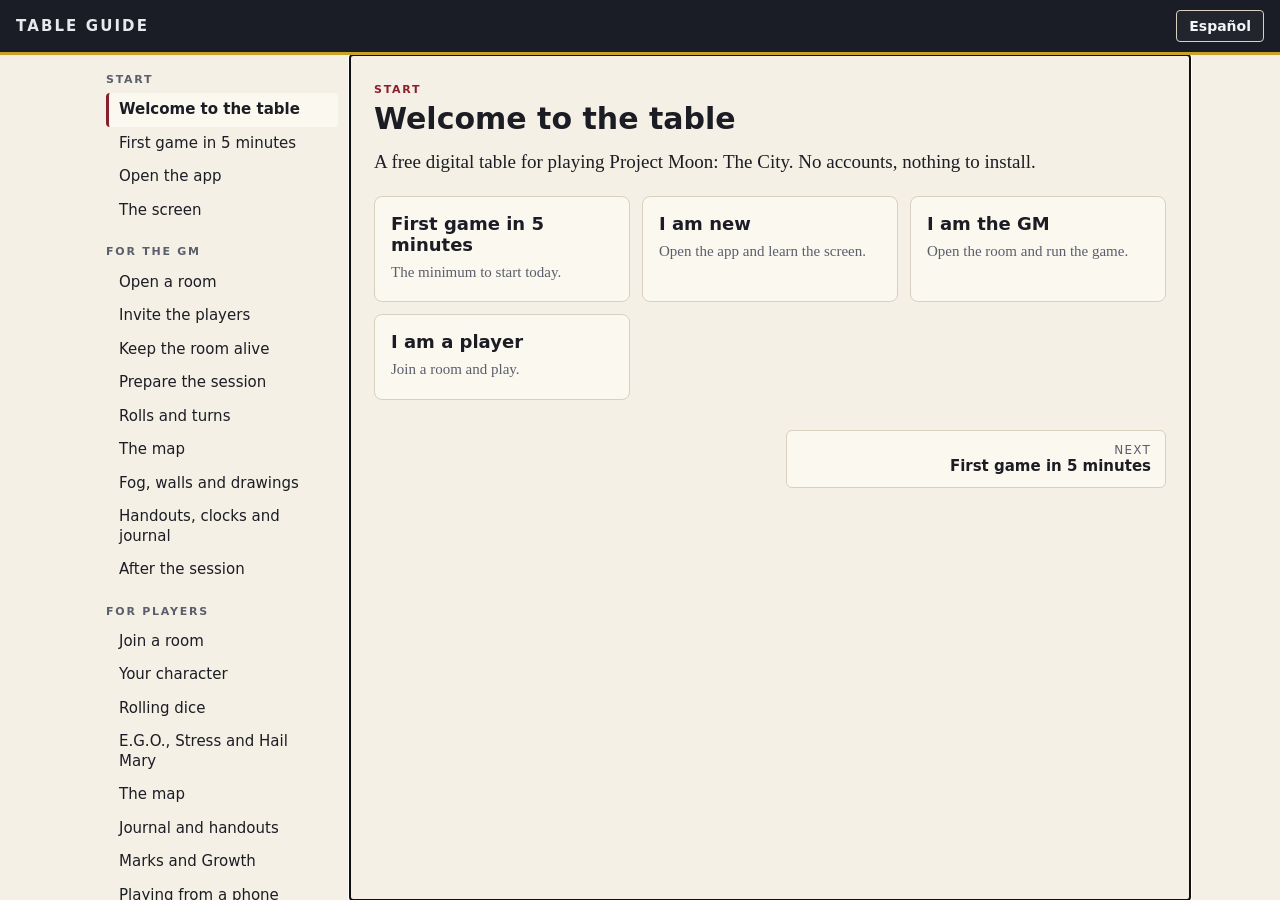
==== guia/index.html @ 6cf0c242 "Table guide: navigable bilingual HTML guide (open the app, rooms, GM and player use) with a test for" ====
<!doctype html>
<html lang="es">
<head>
<meta charset="utf-8">
<meta name="viewport" content="width=device-width, initial-scale=1">
<title>Guía de la mesa</title>
<meta name="description" content="Cómo abrir la app, crear salas y jugar con ella, para DJs y jugadores.">
<style>
:root{
  --bg:#f4f0e6; --panel:#fbf8f0; --ink:#1c1d24; --mute:#5b5e6b; --line:#d8d1bf;
  --accent:#8a1f2c; --gold:#c9a227; --nav:#1b1d26; --navink:#e6e9f0; --chip:#22242e; --chipink:#f2f4f8;
  --tip:#e4efe3; --tipline:#5a9a62; --warn:#f6e3c8; --warnline:#c9812c;
}
@media (prefers-color-scheme: dark){
  :root:not([data-theme="light"]){ --bg:#14151b; --panel:#1c1e26; --ink:#e8eaf0; --mute:#a3a8b8; --line:#33364a; --accent:#e0575b; --nav:#101117; --chip:#2c2f3d; --tip:#1f3022; --warn:#3a2c17; }
}
:root[data-theme="dark"]{ --bg:#14151b; --panel:#1c1e26; --ink:#e8eaf0; --mute:#a3a8b8; --line:#33364a; --accent:#e0575b; --nav:#101117; --chip:#2c2f3d; --tip:#1f3022; --warn:#3a2c17; }
*{box-sizing:border-box}
html,body{margin:0}
body{background:var(--bg);color:var(--ink);font:17px/1.55 Georgia,"Times New Roman",serif}
header.top{position:sticky;top:0;z-index:5;background:var(--nav);color:var(--navink);display:flex;gap:12px;align-items:center;padding:10px 16px;border-bottom:3px solid var(--gold)}
header.top h1{font:700 15px/1 "Segoe UI",system-ui,sans-serif;letter-spacing:.14em;text-transform:uppercase;margin:0;flex:1}
button,.btn{font:600 14px "Segoe UI",system-ui,sans-serif;cursor:pointer;border:1px solid var(--line);background:var(--chip);color:var(--chipink);border-radius:4px;padding:7px 12px}
button:focus-visible,a:focus-visible{outline:3px solid var(--gold);outline-offset:2px}
#menu{display:none}
.layout{display:grid;grid-template-columns:260px minmax(0,1fr);max-width:1100px;margin:0 auto}
nav#nav{padding:18px 12px 40px 16px;position:sticky;top:55px;align-self:start;max-height:calc(100vh - 55px);overflow:auto;font:15px/1.3 "Segoe UI",system-ui,sans-serif}
nav h2{font-size:11px;letter-spacing:.16em;text-transform:uppercase;color:var(--mute);margin:18px 0 6px}
nav h2:first-child{margin-top:0}
nav a{display:block;padding:7px 10px;border-radius:4px;color:var(--ink);text-decoration:none;border-left:3px solid transparent}
nav a:hover{background:var(--panel)}
nav a[aria-current="page"]{background:var(--panel);border-left-color:var(--accent);font-weight:700}
main{padding:28px 24px 80px;min-width:0}
.crumb{font:700 11px "Segoe UI",system-ui,sans-serif;letter-spacing:.16em;text-transform:uppercase;color:var(--accent);margin:0 0 6px}
h2.title{font:700 30px/1.15 "Segoe UI",system-ui,sans-serif;margin:0 0 10px}
.lead{font-size:19px;color:var(--ink);margin:0 0 20px}
ol.steps{list-style:none;counter-reset:s;padding:0;margin:0 0 18px}
ol.steps li{counter-increment:s;position:relative;padding:10px 12px 10px 52px;margin:0 0 8px;background:var(--panel);border:1px solid var(--line);border-radius:6px}
ol.steps li::before{content:counter(s);position:absolute;left:12px;top:9px;width:28px;height:28px;border-radius:50%;background:var(--accent);color:#fff;font:700 15px/28px "Segoe UI",system-ui,sans-serif;text-align:center}
ul.list{padding:0;margin:0 0 18px;list-style:none}
ul.list li{padding:8px 12px;margin:0 0 6px;background:var(--panel);border:1px solid var(--line);border-radius:6px}
.chip{display:inline-block;font:700 .78em "Segoe UI",system-ui,sans-serif;letter-spacing:.06em;text-transform:uppercase;background:var(--chip);color:var(--chipink);border-radius:3px;padding:2px 7px;margin:0 1px;white-space:nowrap}
.note{border-left:5px solid var(--tipline);background:var(--tip);padding:10px 14px;border-radius:4px;margin:0 0 14px}
.note.warn{border-left-color:var(--warnline);background:var(--warn)}
.note b.tag{font:700 11px "Segoe UI",system-ui,sans-serif;letter-spacing:.14em;text-transform:uppercase;display:block;margin-bottom:2px}
table{border-collapse:collapse;width:100%;margin:0 0 18px;font-size:15px;background:var(--panel)}
th,td{border:1px solid var(--line);padding:7px 10px;text-align:left;vertical-align:top}
th{font:700 12px "Segoe UI",system-ui,sans-serif;letter-spacing:.1em;text-transform:uppercase;color:var(--mute)}
.url{display:block;font:700 18px/1.3 "Segoe UI",system-ui,sans-serif;word-break:break-all;background:var(--panel);border:2px dashed var(--accent);border-radius:6px;padding:14px;margin:0 0 18px;color:var(--accent);text-decoration:none;text-align:center}
.pager{display:flex;justify-content:space-between;gap:10px;margin-top:30px}
.pager a{flex:1;max-width:48%;text-decoration:none;color:var(--ink);background:var(--panel);border:1px solid var(--line);border-radius:6px;padding:12px 14px;font:600 15px "Segoe UI",system-ui,sans-serif}
.pager a small{display:block;font-weight:400;color:var(--mute);font-size:12px;letter-spacing:.1em;text-transform:uppercase}
.pager a.next{text-align:right;margin-left:auto}
.pager a:hover{border-color:var(--accent)}
.cards{display:grid;grid-template-columns:repeat(auto-fit,minmax(210px,1fr));gap:12px;margin:0 0 18px}
.card{display:block;text-decoration:none;color:var(--ink);background:var(--panel);border:1px solid var(--line);border-radius:8px;padding:16px}
.card:hover{border-color:var(--accent)}
.card b{display:block;font:700 18px "Segoe UI",system-ui,sans-serif;margin-bottom:4px}
.card span{color:var(--mute);font-size:15px}
svg.diagram{width:100%;height:auto;background:var(--panel);border:1px solid var(--line);border-radius:8px;margin:0 0 18px}
svg.diagram text{font:600 13px "Segoe UI",system-ui,sans-serif;fill:var(--ink)}
@media (max-width:820px){
  .layout{grid-template-columns:1fr}
  #menu{display:inline-block}
  nav#nav{display:none;position:fixed;inset:55px 0 0 0;max-height:none;background:var(--bg);z-index:4;padding:14px 16px 60px}
  nav#nav.open{display:block}
  main{padding:20px 16px 80px}
  h2.title{font-size:25px}
  .lead{font-size:17px}
}
@media print{header.top,nav#nav,.pager{display:none}.layout{display:block}}
</style>
</head>
<body>
<header class="top">
  <button id="menu" aria-expanded="false" aria-controls="nav"></button>
  <h1 id="brand"></h1>
  <button id="lang" aria-label="Language"></button>
</header>
<div class="layout">
  <nav id="nav" aria-label="Secciones"></nav>
  <main id="main" tabindex="-1"></main>
</div>

<script>
/* ---------------------------------------------------------------------------------------------------------------
   Content. Every page is short on purpose. `[[Word]]` is a button name as it appears in the app; `**x**` is bold.
   Each text is { es, en }. Button names are written in the language of the app the reader has open.
   --------------------------------------------------------------------------------------------------------------- */
const APP = "https://martinimpero.github.io/project-moon-the-city/";
const UI = {
  es: { brand: "Guía de la mesa", menu: "Menú", close: "Cerrar", prev: "Anterior", next: "Siguiente", tip: "Consejo", warn: "Ojo", lang: "English", home: "Inicio" },
  en: { brand: "Table guide", menu: "Menu", close: "Close", prev: "Previous", next: "Next", tip: "Tip", warn: "Careful", lang: "Español", home: "Home" }
};
const GROUPS = {
  start: { es: "Empezar", en: "Start" },
  gm: { es: "Para el DJ", en: "For the GM" },
  pl: { es: "Para jugadores", en: "For players" },
  fix: { es: "Si algo falla", en: "If something fails" },
  ref: { es: "Referencia", en: "Reference" }
};
// A button name differs per language: write it once as [[es|en]]
const PAGES = [
  { id: "inicio", group: "start", home: true,
    title: { es: "Bienvenido a la mesa", en: "Welcome to the table" },
    lead: { es: "Una mesa digital gratuita para jugar Project Moon: The City. Sin cuentas, sin instalar nada.", en: "A free digital table for playing Project Moon: The City. No accounts, nothing to install." },
    cards: [
      { to: "rapido", t: { es: "Primera partida en 5 minutos", en: "First game in 5 minutes" }, d: { es: "Lo mínimo para empezar hoy.", en: "The minimum to start today." } },
      { to: "abrir", t: { es: "Soy nuevo", en: "I am new" }, d: { es: "Abrir la app y reconocer la pantalla.", en: "Open the app and learn the screen." } },
      { to: "dj-sala", t: { es: "Soy el DJ", en: "I am the GM" }, d: { es: "Crear la sala y dirigir.", en: "Open the room and run the game." } },
      { to: "j-entrar", t: { es: "Soy jugador", en: "I am a player" }, d: { es: "Entrar a una sala y jugar.", en: "Join a room and play." } }
    ] },
  { id: "rapido", group: "start",
    title: { es: "Primera partida en 5 minutos", en: "First game in 5 minutes" },
    lead: { es: "Para la primera vez. Cada paso tiene su página si quieres más detalle.", en: "For the first time. Each step has its own page if you want more detail." },
    steps: { es: [
      "**Todos** abren la web (la página «Abrir la app» tiene el enlace).",
      "**Cada jugador** pulsa [[Añadir los 4 prefabricados|Add the 4 pregens]] y se queda con uno.",
      "**El DJ** pulsa [[Sala|Room]] → [[Soy el DJ: abrir una sala|I am the GM: open a room]] → [[Adelante|Go]].",
      "**El DJ** manda el **enlace** o el **código** de la sala.",
      "**Cada jugador** abre el enlace y pulsa [[Adelante|Go]]. La cabecera dirá «Sala CÓDIGO · 2».",
      "**Jugad:** pulsad el nombre de una Habilidad para tirar. Todos lo ven en [[Historial|Log]]."
    ], en: [
      "**Everyone** opens the site (the “Open the app” page has the link).",
      "**Each player** presses [[Add the 4 pregens]] and keeps one.",
      "**The GM** presses [[Room]] → [[I am the GM: open a room]] → [[Go]].",
      "**The GM** sends the players the **link** or the **code** shown in the room.",
      "**Each player** opens the link and presses [[Go]]. The header button now reads “Room CODE · 2”.",
      "**Play:** press a Skill name on the sheet to roll. Everyone sees the roll in [[Log]]."
    ] },
    notes: [{ type: "tip", es: "El DJ puede importar la Sesión 01 con [[Kits|Kits]] y tener escenas, mapas y PNJ listos.", en: "The GM can import Session 01 with [[Kits]] and have scenes, maps and NPCs ready." }] },
  { id: "abrir", group: "start",
    title: { es: "Abrir la app", en: "Open the app" },
    lead: { es: "Funciona en el navegador del ordenador o del móvil.", en: "It runs in your computer's or phone's browser." },
    url: true,
    steps: { es: [
      "Abre el enlace de arriba en **Edge, Chrome, Firefox o Safari**.",
      "Cambia el idioma con el botón **ES / EN** de la esquina de arriba a la derecha.",
      "Añade la página a favoritos para volver rápido."
    ], en: [
      "Open the link above in **Edge, Chrome, Firefox or Safari**.",
      "Switch the language with the **ES / EN** button in the top right corner.",
      "Bookmark the page so you can come back quickly."
    ] },
    notes: [{ type: "warn", es: "Tus fichas se guardan **solo en este navegador**. Pulsa [[Exportar|Export]] de vez en cuando para guardar un archivo.", en: "Your sheets are saved **in this browser only**. Press [[Export]] now and then to keep a file." }] },
  { id: "pantalla", group: "start",
    title: { es: "La pantalla", en: "The screen" },
    lead: { es: "Cuatro zonas. En el móvil se ven por pestañas.", en: "Four areas. On a phone they appear as tabs." },
    diagram: true,
    list: { es: [
      "**Cabecera:** [[Copia|Backup]] [[Exportar|Export]] [[Importar|Import]] [[Sala|Room]] [[Deshacer|Undo]] [[Imprimir|Print]] [[Kits|Kits]] [[Ayuda|Help]] y el idioma.",
      "**Izquierda:** tus personajes (y los de la sala).",
      "**Centro:** la ficha del personaje elegido.",
      "**Derecha:** [[Historial|Log]] [[Intercambio|Exchange]] [[Mapa|Map]] [[Documentos|Handouts]] [[Diario|Journal]] [[Relojes|Clocks]] [[Pantalla|Screen]]. El DJ ve además [[Amenazas|Threats]] y [[Tablas|Tables]].",
      "**En el móvil:** pestañas de abajo [[Personas|People]] [[Ficha|Sheet]] [[Mesa|Table]]."
    ], en: [
      "**Header:** [[Backup]] [[Export]] [[Import]] [[Room]] [[Undo]] [[Print]] [[Kits]] [[Help]] and the language.",
      "**Left:** your characters (and the room's).",
      "**Centre:** the chosen character's sheet.",
      "**Right:** [[Log]] [[Exchange]] [[Map]] [[Handouts]] [[Journal]] [[Clocks]] [[Screen]]. The GM also sees [[Threats]] and [[Tables]].",
      "**On a phone:** bottom tabs [[People]] [[Sheet]] [[Table]]."
    ] } },

  { id: "dj-sala", group: "gm",
    title: { es: "Abrir una sala", en: "Open a room" },
    lead: { es: "El DJ crea la sala. Los jugadores entran con un código.", en: "The GM creates the room. Players join with a code." },
    steps: { es: [
      "Pulsa [[Sala|Room]].",
      "Elige [[Soy el DJ: abrir una sala|I am the GM: open a room]].",
      "Escribe **tu nombre**. Deja el **código** que sale (o escribe uno de 3 o más letras).",
      "Si quieres, pon una **contraseña**.",
      "Pulsa [[Adelante|Go]]."
    ], en: [
      "Press [[Room]].",
      "Choose [[I am the GM: open a room]].",
      "Type **your name**. Keep the suggested **code** (or type one of 3 or more letters).",
      "If you like, set a **password**.",
      "Press [[Go]]."
    ] },
    notes: [{ type: "tip", es: "Antes, pulsa [[Probar mi conexión|Test my connection]]: te dice si tu red deja crear salas.", en: "First press [[Test my connection]]: it tells you whether your network allows rooms." }] },
  { id: "dj-invitar", group: "gm",
    title: { es: "Invitar a los jugadores", en: "Invite the players" },
    lead: { es: "Dales el enlace o el código.", en: "Give them the link or the code." },
    steps: { es: [
      "Con la sala abierta, pulsa el botón [[Sala|Room]] de la cabecera.",
      "Copia el **Enlace** (lo más fácil) o el **Código**.",
      "Envíaselo por chat. Si hay contraseña, díselo aparte."
    ], en: [
      "With the room open, press the [[Room]] button in the header.",
      "Copy the **Link** (easiest) or the **Code**.",
      "Send it by chat. If there is a password, tell them separately."
    ] },
    list: { es: [
      "[[Bloquear la sala|Lock the room]]: nadie nuevo entra; quien ya estaba puede volver.",
      "[[Quitar|Remove]]: expulsa a alguien.",
      "Cambia o quita la **contraseña** cuando quieras."
    ], en: [
      "[[Lock the room]]: nobody new can join; people who were in can return.",
      "[[Remove]]: removes someone.",
      "Change or remove the **password** whenever you like."
    ] } },
  { id: "dj-viva", group: "gm",
    title: { es: "Mantener la sala viva", en: "Keep the room alive" },
    lead: { es: "Tu navegador es el servidor de la partida.", en: "Your browser is the game's server." },
    list: { es: [
      "**No cierres** la pestaña del DJ mientras se juega.",
      "Si **recargas**, la sala se reabre sola y los jugadores vuelven.",
      "Si el móvil o el ordenador se duerme, la sala se corta. Desactiva el reposo.",
      "[[Salir de la sala|Leave room]] **cierra** la sala para todos."
    ], en: [
      "**Do not close** the GM tab during play.",
      "If you **reload**, the room reopens by itself and players come back.",
      "If your phone or computer sleeps, the room drops. Turn off sleep.",
      "[[Leave room]] **closes** the room for everyone."
    ] },
    notes: [{ type: "tip", es: "Usa un ordenador con buena conexión como DJ. Los jugadores pueden ir con móvil.", en: "Use a computer with a good connection as GM. Players can use phones." }] },
  { id: "dj-preparar", group: "gm",
    title: { es: "Preparar la sesión", en: "Prepare the session" },
    lead: { es: "Todo lo del DJ está a un clic.", en: "Everything for the GM is a click away." },
    list: { es: [
      "[[Kits|Kits]]: importa la **Sesión 01** (escenas, mapas, PNJ, documentos, relojes).",
      "[[Amenazas|Threats]]: 39 oponentes listos; arma un encuentro y créalo.",
      "[[Tablas|Tables]]: Contrato, Anormalidad, semilla de PNJ, Complicación.",
      "[[Pantalla|Screen]]: reglas a mano, con buscador.",
      "[[Diario|Journal]] → **Mis notas**: notas que solo ves tú."
    ], en: [
      "[[Kits]]: import **Session 01** (scenes, maps, NPCs, handouts, clocks).",
      "[[Threats]]: 39 ready opponents; build an encounter and create it.",
      "[[Tables]]: Contract, Abnormality, NPC seed, Complication.",
      "[[Screen]]: rules at hand, with search.",
      "[[Journal]] → **My notes**: notes only you see."
    ] } },
  { id: "dj-tirar", group: "gm",
    title: { es: "Tiradas y turnos", en: "Rolls and turns" },
    lead: { es: "El DJ dice la Dificultad antes de tirar.", en: "The GM says the Difficulty before rolling." },
    list: { es: [
      "[[Historial|Log]]: todas las tiradas, con los dados a la vista.",
      "[[Tirada secreta|Secret roll]]: solo la ves tú hasta pulsar [[Mostrar a la mesa|Show to the table]].",
      "[[Intercambio|Exchange]]: orden de turnos, condiciones (Quemadura…) y temporizador.",
      "[[Deshacer|Undo]] (o Ctrl+Z): vuelve atrás el último cambio. El registro no se borra."
    ], en: [
      "[[Log]]: every roll, dice in view.",
      "[[Secret roll]]: only you see it until you press [[Show to the table]].",
      "[[Exchange]]: turn order, conditions (Burn…) and timer.",
      "[[Undo]] (or Ctrl+Z): takes back the last change. The log is kept."
    ] } },
  { id: "dj-mapa", group: "gm",
    title: { es: "El mapa", en: "The map" },
    lead: { es: "Prepara en privado; enseña cuando quieras.", en: "Prepare in private; show when you want." },
    steps: { es: [
      "En [[Mapa|Map]] elige la escena. Verás «Preparando: la mesa no puede ver esto».",
      "Pon fichas: [[+ Ficha|+ Token]] o [[+ Personajes|+ Characters]].",
      "Pulsa [[Mostrar a la mesa|Show to the table]]: ahora la ven los jugadores."
    ], en: [
      "In [[Map]] pick the scene. You will see “Preparing: the table cannot see this”.",
      "Place tokens: [[+ Token]] or [[+ Characters]].",
      "Press [[Show to the table]]: now the players see it."
    ] },
    notes: [{ type: "tip", es: "Cada escena tiene su mapa, fichas y niebla. Cambias de escena sin perder nada.", en: "Each scene has its own map, tokens and fog. Switch scenes without losing anything." }] },
  { id: "dj-niebla", group: "gm",
    title: { es: "Niebla, muros y dibujos", en: "Fog, walls and drawings" },
    lead: { es: "Esconde y enseña el mapa a tu ritmo.", en: "Hide and reveal the map at your pace." },
    list: { es: [
      "[[Niebla de guerra|Fog of war]]: tapa el mapa. [[Revelar|Reveal]] y [[Ocultar zona|Cover up]] a mano.",
      "[[Visión automática|Automatic vision]]: las fichas de jugador revelan lo que ven. Dibuja [[Muro|Wall]] y [[Puerta|Door]] (clic en una puerta para abrirla).",
      "[[Dibujar|Draw]]: líneas. [[Nota|Note]]: chincheta con nota privada. [[Área|Area]]: círculo, cono o línea.",
      "[[Borrar|Erase]]: quita un dibujo, nota o muro.",
      "Los jugadores **no ven** los muros ni tus notas privadas."
    ], en: [
      "[[Fog of war]]: covers the map. [[Reveal]] and [[Cover up]] by hand.",
      "[[Automatic vision]]: player tokens reveal what they see. Draw [[Wall]] and [[Door]] (click a door to open it).",
      "[[Draw]]: lines. [[Note]]: pin with a private note. [[Area]]: circle, cone or line.",
      "[[Erase]]: removes a drawing, note or wall.",
      "Players **never see** walls or your private notes."
    ] },
    notes: [{ type: "warn", es: "La niebla esconde cosas en pantalla; no es un secreto frente a alguien que mire los datos de la página.", en: "Fog hides things on screen; it is not a secret from someone who inspects the page's data." }] },
  { id: "dj-docs", group: "gm",
    title: { es: "Documentos, relojes y diario", en: "Handouts, clocks and journal" },
    lead: { es: "Lo que la mesa lee y lo que la mesa teme.", en: "What the table reads and what it fears." },
    list: { es: [
      "[[Documentos|Handouts]]: crea uno y pulsa [[Mostrar|Show]] (a todos, o solo a jugadores concretos). [[Retirar|Take back]] lo quita.",
      "[[Relojes|Clocks]]: [[+ Reloj|+ Clock]]; sube y baja segmentos. Elige cuáles ven los jugadores. Al llenarse sale una carta.",
      "[[Diario|Journal]]: todos escriben; tú puedes fijar entradas y escribir un **Resumen**."
    ], en: [
      "[[Handouts]]: create one and press [[Show]] (to everyone, or only some players). [[Take back]] removes it.",
      "[[Clocks]]: [[+ Clock]]; move segments up and down. Choose which ones players see. A full clock posts a card.",
      "[[Journal]]: everyone writes; you can pin entries and write a **Recap**."
    ] } },
  { id: "dj-despues", group: "gm",
    title: { es: "Al terminar la sesión", en: "After the session" },
    lead: { es: "Cierra la sesión y guarda.", en: "Close the session and save." },
    steps: { es: [
      "[[Dar Marcas|Award Marks]]: elige el Riesgo del Contrato y a quién.",
      "[[Tiempo libre para todos|Run downtime for all]] si toca el descanso.",
      "[[Exportar|Export]]: guarda el archivo de la partida.",
      "[[Copia|Backup]]: comprueba que hay una copia reciente."
    ], en: [
      "[[Award Marks]]: choose the Contract's Risk and who gets them.",
      "[[Run downtime for all]] if it is downtime.",
      "[[Export]]: save the game's file.",
      "[[Backup]]: check that a recent copy exists."
    ] } },

  { id: "j-entrar", group: "pl",
    title: { es: "Entrar a una sala", en: "Join a room" },
    lead: { es: "Con el enlace del DJ, son dos pasos.", en: "With the GM's link it takes two steps." },
    steps: { es: [
      "Abre el **enlace** que te dio el DJ. Se abre la ventana de la sala.",
      "Elige [[Soy jugador: unirme a una sala|I am a player: join a room]], escribe **tu nombre** (y la contraseña si la hay) y pulsa [[Adelante|Go]]."
    ], en: [
      "Open the **link** the GM gave you. The room window opens.",
      "Choose [[I am a player: join a room]], type **your name** (and the password if any) and press [[Go]]."
    ] },
    notes: [{ type: "tip", es: "Sin enlace: abre la web, pulsa [[Sala|Room]] y escribe el **código**.", en: "No link: open the site, press [[Room]] and type the **code**." },
            { type: "tip", es: "Elige a tu personaje **antes** de entrar para que el DJ lo vea ya.", en: "Pick your character **before** joining so the GM sees it at once." }] },
  { id: "j-personaje", group: "pl",
    title: { es: "Tu personaje", en: "Your character" },
    lead: { es: "Tres formas de tener uno.", en: "Three ways to get one." },
    list: { es: [
      "**Rápido:** [[Añadir los 4 prefabricados|Add the 4 pregens]] y elige uno.",
      "**Tuyo:** [[+ Personaje|+ Character]]: un asistente de 9 pasos que sigue el manual. Puedes [[Saltar la guía: ficha en blanco|Skip the guide: blank sheet]].",
      "**De un archivo:** [[Importar|Import]] un personaje que guardaste con [[Exportar|Export]]."
    ], en: [
      "**Quick:** [[Add the 4 pregens]] and pick one.",
      "**Your own:** [[+ Character]]: a 9-step guide that follows the manual. You can [[Skip the guide: blank sheet]].",
      "**From a file:** [[Import]] a character you saved with [[Export]]."
    ] },
    notes: [{ type: "tip", es: "Lee antes la página «Antes de crear» del manual: te da de dónde venir.", en: "First read the manual's “Before You Build” page: it gives you somewhere to be from." }] },
  { id: "j-tirar", group: "pl",
    title: { es: "Tirar los dados", en: "Rolling dice" },
    lead: { es: "Pulsa el nombre de una Habilidad en tu ficha.", en: "Press a Skill name on your sheet." },
    steps: { es: [
      "Pulsa una **Habilidad** (o un Atributo).",
      "Pon la **Dificultad** que dijo el DJ. Si tiras contra alguien, elige el **Objetivo**.",
      "Si quieres, añade **Dados de E.G.O.**, **Ayuda** o [[Gastar un Vínculo|Spend a Bond]].",
      "Pulsa [[Tirar|Roll]]. Todos ven el resultado en [[Historial|Log]]."
    ], en: [
      "Press a **Skill** (or an Attribute).",
      "Set the **Difficulty** the GM named. If rolling against someone, pick the **Target**.",
      "If you like, add **E.G.O. dice**, **Help** or [[Spend a Bond]].",
      "Press [[Roll]]. Everyone sees the result in [[Log]]."
    ] },
    notes: [{ type: "warn", es: "Cada dado de E.G.O. que salga 1 o 2 trae una **Complicación**.", en: "Each E.G.O. die that shows 1 or 2 brings a **Complication**." }] },
  { id: "j-ego", group: "pl",
    title: { es: "E.G.O., Estrés y Último Recurso", en: "E.G.O., Stress and Hail Mary" },
    lead: { es: "Lo que la Ciudad te cuesta.", en: "What the City costs you." },
    list: { es: [
      "**E.G.O.** baja cuando lo gastas. Por debajo de la mitad estás **Inestable**; en 0, **Vacío**.",
      "[[Invocar|Invoke]] tu **Vicio** (pestaña **El Yo**) devuelve 1 E.G.O., una vez por escena.",
      "[[Último Recurso|Hail Mary]]: solo cuando tu **Límite** está en juego. El DJ dice el Veredicto; tú respondes con tu Aceptación.",
      "[[Escena nueva|New scene]]: pulsa al acabar cada escena para reiniciar lo de la escena."
    ], en: [
      "**E.G.O.** goes down as you spend it. Below half you are **Unsteady**; at 0, **Empty**.",
      "[[Invoke]] your **Vice** (**The Self** tab) returns 1 E.G.O., once per scene.",
      "[[Hail Mary]]: only when your **Boundary** is at stake. The GM speaks the Verdict; you answer with your Acceptance.",
      "[[New scene]]: press it when a scene ends to reset the scene's effects."
    ] } },
  { id: "j-mapa", group: "pl",
    title: { es: "El mapa", en: "The map" },
    lead: { es: "Solo ves lo que el DJ te enseña.", en: "You only see what the GM shows." },
    list: { es: [
      "**Mueve tu ficha** arrastrándola. No puedes mover las de otros.",
      "[[Señalar|Ping]]: pulsa un punto y todos lo ven.",
      "[[Medir|Measure]]: arrastra para medir en casillas.",
      "Rueda del ratón o **+ / −** para el zoom; arrastra el fondo para moverte.",
      "La niebla tapa lo que aún no has descubierto."
    ], en: [
      "**Move your token** by dragging it. You cannot move others'.",
      "[[Ping]]: press a spot and everyone sees it.",
      "[[Measure]]: drag to measure in squares.",
      "Mouse wheel or **+ / −** to zoom; drag the background to pan.",
      "Fog covers what you have not found yet."
    ] } },
  { id: "j-diario", group: "pl",
    title: { es: "Diario y documentos", en: "Journal and handouts" },
    lead: { es: "Lo que la mesa sabe, escrito.", en: "What the table knows, written down." },
    list: { es: [
      "[[Documentos|Handouts]]: lo que el DJ te enseña, en tu idioma si lo tiene.",
      "[[Diario|Journal]] → **Diario del grupo**: pistas y nombres. Todos escriben; solo tú cambias lo tuyo.",
      "[[Diario|Journal]] → **Mis notas**: privadas, solo en tu navegador."
    ], en: [
      "[[Handouts]]: what the GM shows you, in your language if it has one.",
      "[[Journal]] → **Party journal**: clues and names. Everyone writes; only you edit your own.",
      "[[Journal]] → **My notes**: private, only in your browser."
    ] } },
  { id: "j-crecer", group: "pl",
    title: { es: "Marcas y Crecimiento", en: "Marks and Growth" },
    lead: { es: "Tras cada Contrato mejoras.", en: "You improve after each Contract." },
    steps: { es: [
      "El DJ te da **Marcas**. Verás un aviso.",
      "Abre la pestaña **Crecimiento** de tu ficha.",
      "Pulsa [[Subir|Raise]] en una Habilidad o Atributo (verás el coste)."
    ], en: [
      "The GM gives you **Marks**. You will see a notice.",
      "Open the **Growth** tab on your sheet.",
      "Press [[Raise]] on a Skill or Attribute (you see the cost)."
    ] },
    notes: [{ type: "tip", es: "¿Te equivocaste? [[Deshacer|Undo]] o Ctrl+Z.", en: "Made a mistake? [[Undo]] or Ctrl+Z." }] },
  { id: "j-movil", group: "pl",
    title: { es: "Jugar desde el móvil", en: "Playing from a phone" },
    lead: { es: "Misma app, vista por pestañas.", en: "Same app, tabbed view." },
    list: { es: [
      "Abajo: [[Personas|People]] (tus personajes), [[Ficha|Sheet]] (tu hoja), [[Mesa|Table]] (historial, mapa…).",
      "Usa el móvil en **vertical** para la ficha y en **horizontal** para el mapa.",
      "No bloquees la pantalla: si se duerme, te desconectas (vuelve solo)."
    ], en: [
      "Bottom: [[People]] (your characters), [[Sheet]] (your sheet), [[Table]] (log, map…).",
      "Hold the phone **upright** for the sheet and **sideways** for the map.",
      "Do not lock the screen: if it sleeps you disconnect (it comes back by itself)."
    ] } },

  { id: "f-conectar", group: "fix",
    title: { es: "No consigo conectar", en: "I cannot connect" },
    lead: { es: "Casi siempre es la red. Prueba en este orden.", en: "It is almost always the network. Try in this order." },
    steps: { es: [
      "Pulsa [[Probar mi conexión|Test my connection]] en la ventana de la sala y lee el resultado.",
      "Comprueba que el **código** es el mismo (sin espacios) y la **contraseña**.",
      "Confirma que **el DJ ya abrió** la sala y que su pestaña sigue abierta.",
      "Prueba **otra red** (datos del móvil) y sin VPN.",
      "Recarga la página e inténtalo de nuevo."
    ], en: [
      "Press [[Test my connection]] in the room window and read the result.",
      "Check that the **code** is identical (no spaces) and the **password**.",
      "Confirm the **GM already opened** the room and their tab is still open.",
      "Try **another network** (phone data) and no VPN.",
      "Reload the page and try again."
    ] },
    notes: [{ type: "tip", es: "Si nada funciona, hay una opción avanzada de **relé** (TURN) en la ventana de la sala.", en: "If nothing works, the room window has an advanced **relay** (TURN) option." }] },
  { id: "f-corte", group: "fix",
    title: { es: "Se cortó la conexión", en: "The connection dropped" },
    lead: { es: "La app reintenta sola durante diez minutos.", en: "The app retries by itself for ten minutes." },
    list: { es: [
      "Verás «Reconectando…» en la cabecera. **No hagas nada.**",
      "Si recargas la página, vuelves a la sala sin escribir el código.",
      "Si el DJ recargó, vuelve a entrar solo en un minuto.",
      "Tus fichas **no se pierden**: están en tu navegador."
    ], en: [
      "You will see “Reconnecting…” in the header. **Do nothing.**",
      "If you reload the page, you return to the room without typing the code.",
      "If the GM reloaded, you rejoin by yourself within a minute.",
      "Your sheets are **not lost**: they are in your browser."
    ] } },
  { id: "f-guardar", group: "fix",
    title: { es: "Guardado y copias", en: "Saving and backups" },
    lead: { es: "Todo se guarda en tu navegador. Haz copias.", en: "Everything is saved in your browser. Make copies." },
    list: { es: [
      "[[Exportar|Export]]: guarda un archivo con todo. **Hazlo tras cada sesión.**",
      "[[Importar|Import]]: carga ese archivo en otro aparato o navegador.",
      "[[Copia|Backup]]: la app guarda copias automáticas y puede escribir un archivo de respaldo.",
      "Cada personaje se puede exportar por separado desde su ficha."
    ], en: [
      "[[Export]]: saves a file with everything. **Do it after every session.**",
      "[[Import]]: loads that file on another device or browser.",
      "[[Backup]]: the app keeps automatic copies and can write a backup file.",
      "Each character can be exported on its own from its sheet."
    ] },
    notes: [{ type: "warn", es: "Si borras los datos del sitio o cambias de navegador, **pierdes lo no exportado**.", en: "If you clear the site's data or change browser, you **lose what you did not export**." }] },
  { id: "f-imprimir", group: "fix",
    title: { es: "Imprimir y PDF", en: "Printing and PDF" },
    lead: { es: "Fichas, documentos y reglas en papel.", en: "Sheets, handouts and rules on paper." },
    steps: { es: [
      "Pulsa [[Imprimir|Print]] en la cabecera.",
      "Elige qué: tu ficha, una **ficha en blanco**, documentos, diario, notas, la pantalla de reglas o los relojes.",
      "En la ventana del navegador elige **Guardar como PDF** (o tu impresora)."
    ], en: [
      "Press [[Print]] in the header.",
      "Choose what: your sheet, a **blank sheet**, handouts, journal, notes, the rules screen or the clocks.",
      "In the browser window choose **Save as PDF** (or your printer)."
    ] } },

  { id: "r-botones", group: "ref",
    title: { es: "Qué hace cada botón", en: "What each button does" },
    lead: { es: "Los de la cabecera.", en: "The header ones." },
    table: { head: { es: ["Botón", "Para qué"], en: ["Button", "What for"] }, rows: { es: [
      ["[[Sonido activado|Sound on]]", "Sonidos de dados y avisos; el deslizador sube y baja el volumen."],
      ["[[Copia|Backup]]", "Copias automáticas y archivo de respaldo."],
      ["[[Exportar|Export]] / [[Importar|Import]]", "Guardar y cargar todo en un archivo."],
      ["[[Sala|Room]]", "Abrir una sala (DJ), entrar (jugador) o ver quién está."],
      ["[[Deshacer|Undo]]", "Vuelve atrás el último cambio."],
      ["[[Imprimir|Print]]", "Fichas, documentos y reglas a papel o PDF."],
      ["[[Kits|Kits]]", "Importa una sesión preparada (DJ)."],
      ["[[Ayuda|Help]]", "Resumen rápido dentro de la app."],
      ["ES / EN", "Cambia el idioma de la app."]
    ], en: [
      ["[[Sound on]]", "Dice and alert sounds; the slider sets the volume."],
      ["[[Backup]]", "Automatic copies and a backup file."],
      ["[[Export]] / [[Import]]", "Save and load everything in a file."],
      ["[[Room]]", "Open a room (GM), join (player) or see who is in."],
      ["[[Undo]]", "Takes back the last change."],
      ["[[Print]]", "Sheets, handouts and rules to paper or PDF."],
      ["[[Kits]]", "Imports a prepared session (GM)."],
      ["[[Help]]", "Quick summary inside the app."],
      ["ES / EN", "Switches the app's language."]
    ] } } },
  { id: "r-trucos", group: "ref",
    title: { es: "Trucos útiles", en: "Handy tricks" },
    lead: { es: "Pequeñas cosas que ahorran tiempo.", en: "Small things that save time." },
    list: { es: [
      "**Ctrl+Z** deshace sin pulsar nada.",
      "Haz **doble clic** en una ficha del mapa para abrir su hoja.",
      "Arrastra una ficha para ver los **cuadros que recorre**.",
      "Las cartas del historial se leen en **el idioma de cada jugador**.",
      "El DJ puede **copiar una escena** y variarla (por ejemplo, con la puerta abierta).",
      "Cualquiera puede abrir la guía otra vez desde [[Ayuda|Help]]."
    ], en: [
      "**Ctrl+Z** undoes without pressing anything.",
      "**Double-click** a map token to open its sheet.",
      "Drag a token to see the **squares it covers**.",
      "Log cards read in **each player's language**.",
      "The GM can **copy a scene** and vary it (for example, with the door open).",
      "Anyone can reopen this guide from [[Help]]."
    ] } }
];

/* --------------------------------------------------------------------------------------------------------------- */
const $ = s => document.querySelector(s);
let lang = (new URLSearchParams(location.search).get("lang") || localStorage.getItem("guide-lang") || (navigator.language || "es")).slice(0, 2) === "en" ? "en" : "es";
const esc = s => String(s).replace(/[&<>"]/g, c => ({ "&": "&amp;", "<": "&lt;", ">": "&gt;", '"': "&quot;" }[c]));
/** A button name: [[es|en]] shows the one for the reader's language; [[X]] is the same in both. */
const md = s => esc(s)
  .replace(/\[\[([^\]|]+)(?:\|([^\]]+))?\]\]/g, (m, a, b) => `<span class="chip">${b ? (lang === "en" ? b : a) : a}</span>`)
  .replace(/\*\*([^*]+)\*\*/g, "<b>$1</b>");
const tx = o => (o && typeof o === "object" && !Array.isArray(o) ? (o[lang] ?? o.es) : o);
const byId = id => PAGES.find(p => p.id === id);

function diagram() {
  const L = lang === "en"
    ? { hdr: "Header", left: "Characters", mid: "Sheet", tabs: "Tabs", pane: "Log, Map, Handouts…", btn: "Room · Export…" }
    : { hdr: "Cabecera", left: "Personajes", mid: "Ficha", tabs: "Pestañas", pane: "Historial, Mapa, Documentos…", btn: "Sala · Exportar…" };
  return `<svg class="diagram" viewBox="0 0 640 330" role="img" aria-label="${esc(tx({ es: "Esquema de la pantalla", en: "Screen layout" }))}">
    <rect x="8" y="8" width="624" height="42" rx="6" fill="#1b1d26"/>
    <text x="22" y="34" style="fill:#e6e9f0">Project Moon: The City</text>
    <text x="330" y="34" style="fill:#e6e9f0">${esc(L.btn)}</text><text x="590" y="34" style="fill:#c9a227">ES|EN</text>
    <rect x="8" y="58" width="130" height="264" rx="6" fill="#272a36"/><text x="22" y="86" style="fill:#e6e9f0">${esc(L.left)}</text>
    <rect x="22" y="100" width="102" height="26" rx="4" fill="#3a3e50"/><rect x="22" y="132" width="102" height="26" rx="4" fill="#3a3e50"/><rect x="22" y="164" width="102" height="26" rx="4" fill="#3a3e50"/>
    <rect x="146" y="58" width="270" height="264" rx="6" fill="#f4f0e6" stroke="#c9a227" stroke-width="2"/>
    <text x="164" y="92" style="font-size:20px">${esc(L.mid)}</text>
    <rect x="164" y="108" width="234" height="14" rx="3" fill="#d8d1bf"/><rect x="164" y="132" width="234" height="14" rx="3" fill="#d8d1bf"/><rect x="164" y="156" width="150" height="14" rx="3" fill="#d8d1bf"/>
    <rect x="424" y="58" width="208" height="264" rx="6" fill="#20222a"/>
    <rect x="424" y="58" width="208" height="30" rx="6" fill="#33364a"/><text x="436" y="78" style="fill:#e6e9f0">${esc(L.tabs)}</text>
    <text x="436" y="116" style="fill:#e6e9f0">${esc(L.pane)}</text>
    <rect x="436" y="132" width="184" height="42" rx="4" fill="#33364a"/><rect x="436" y="182" width="184" height="42" rx="4" fill="#33364a"/><rect x="436" y="232" width="184" height="42" rx="4" fill="#33364a"/>
  </svg>`;
}

function pageHtml(p, i) {
  const out = [`<p class="crumb">${esc(tx(GROUPS[p.group]))}</p><h2 class="title">${esc(tx(p.title))}</h2>`];
  if (p.lead) out.push(`<p class="lead">${md(tx(p.lead))}</p>`);
  if (p.url) out.push(`<a class="url" href="${APP}" target="_blank" rel="noopener">${APP}</a>`);
  if (p.diagram) out.push(diagram());
  if (p.cards) out.push(`<div class="cards">${p.cards.map(c => `<a class="card" href="#/${c.to}"><b>${esc(tx(c.t))}</b><span>${esc(tx(c.d))}</span></a>`).join("")}</div>`);
  if (p.steps) out.push(`<ol class="steps">${tx(p.steps).map(s => `<li>${md(s)}</li>`).join("")}</ol>`);
  if (p.list) out.push(`<ul class="list">${tx(p.list).map(s => `<li>${md(s)}</li>`).join("")}</ul>`);
  if (p.table) out.push(`<table><thead><tr>${tx(p.table.head).map(h => `<th>${esc(h)}</th>`).join("")}</tr></thead><tbody>${tx(p.table.rows).map(r => `<tr>${r.map(c => `<td>${md(c)}</td>`).join("")}</tr>`).join("")}</tbody></table>`);
  for (const n of p.notes ?? []) out.push(`<div class="note ${n.type === "warn" ? "warn" : ""}"><b class="tag">${esc(UI[lang][n.type === "warn" ? "warn" : "tip"])}</b>${md(tx(n))}</div>`);
  const prev = PAGES[i - 1], next = PAGES[i + 1];
  out.push(`<div class="pager">${prev ? `<a class="prev" href="#/${prev.id}"><small>${esc(UI[lang].prev)}</small>${esc(tx(prev.title))}</a>` : "<span></span>"}${next ? `<a class="next" href="#/${next.id}"><small>${esc(UI[lang].next)}</small>${esc(tx(next.title))}</a>` : ""}</div>`);
  return out.join("");
}

function navHtml(current) {
  let last = "", html = "";
  for (const p of PAGES) {
    if (p.group !== last) { html += `<h2>${esc(tx(GROUPS[p.group]))}</h2>`; last = p.group; }
    html += `<a href="#/${p.id}" ${p.id === current ? 'aria-current="page"' : ""}>${esc(tx(p.title))}</a>`;
  }
  return html;
}

function render() {
  const id = (location.hash.match(/^#\/([\w-]+)/) || [])[1] || "inicio";
  const i = Math.max(0, PAGES.findIndex(p => p.id === id)), p = PAGES[i];
  document.documentElement.lang = lang;
  document.title = `${tx(p.title)} · ${UI[lang].brand}`;
  $("#brand").textContent = UI[lang].brand;
  $("#lang").textContent = UI[lang].lang;
  $("#menu").textContent = UI[lang].menu;
  $("#nav").innerHTML = navHtml(p.id);
  $("#main").innerHTML = pageHtml(p, i);
  $("#nav").classList.remove("open"); $("#menu").setAttribute("aria-expanded", "false");
  window.scrollTo(0, 0); $("#main").focus({ preventScroll: true });
}
window.addEventListener("hashchange", render);
$("#lang").addEventListener("click", () => { lang = lang === "es" ? "en" : "es"; try { localStorage.setItem("guide-lang", lang); } catch { /* private window */ } render(); });
$("#menu").addEventListener("click", () => { const open = $("#nav").classList.toggle("open"); $("#menu").setAttribute("aria-expanded", String(open)); });
render();
</script>
</body>
</html>
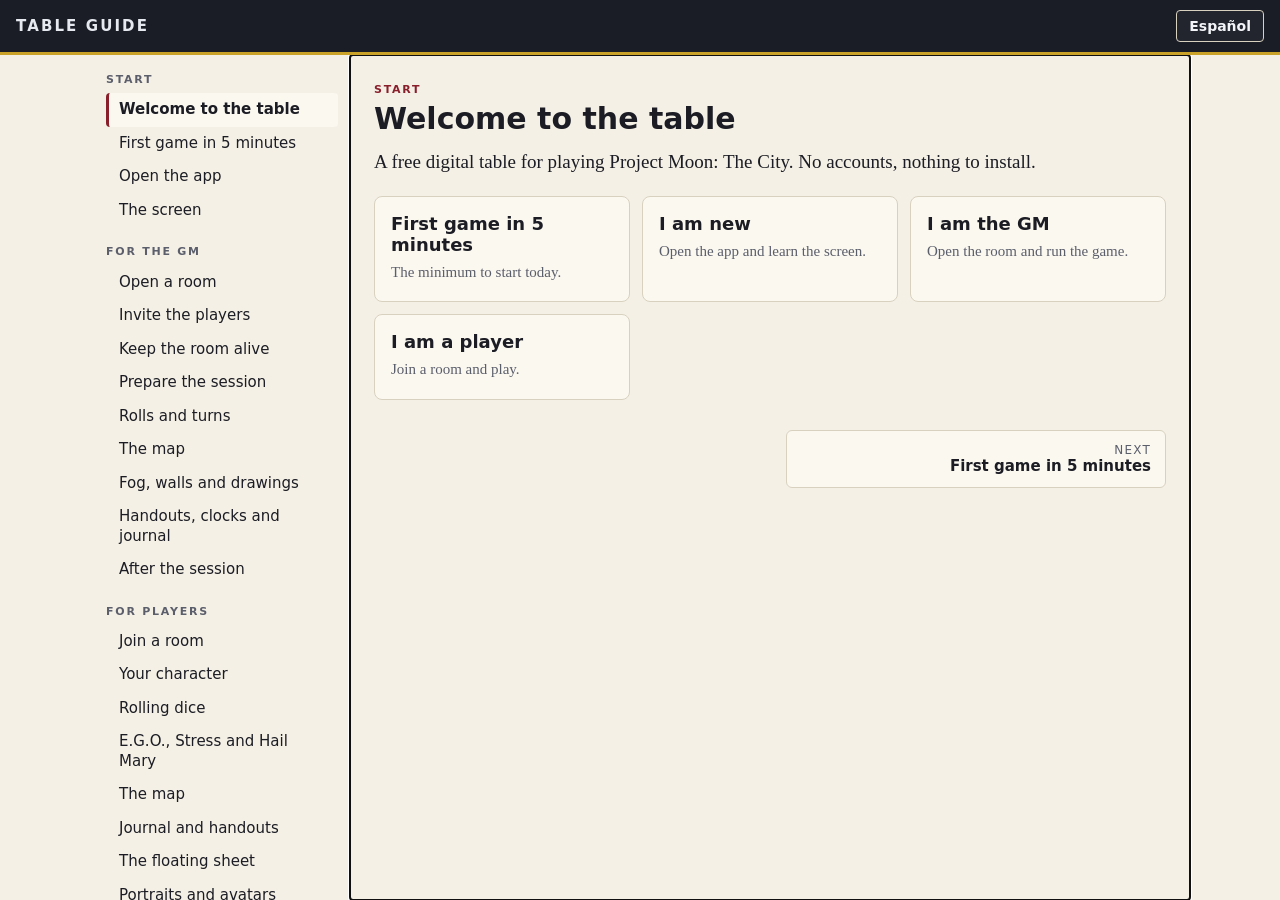
==== commit c9e8e1da: "Pictures for characters, Threats and crews (upload or bundled art, sent once through the room); guid" ====
--- a/guia/index.html
+++ b/guia/index.html
@@ -150,14 +150,14 @@
     list: { es: [
       "**Cabecera:** [[Copia|Backup]] [[Exportar|Export]] [[Importar|Import]] [[Sala|Room]] [[Deshacer|Undo]] [[Imprimir|Print]] [[Kits|Kits]] [[Ayuda|Help]] y el idioma.",
       "**Izquierda:** tus personajes (y los de la sala).",
-      "**Centro:** la ficha del personaje elegido.",
-      "**Derecha:** [[Historial|Log]] [[Intercambio|Exchange]] [[Mapa|Map]] [[Documentos|Handouts]] [[Diario|Journal]] [[Relojes|Clocks]] [[Pantalla|Screen]]. El DJ ve además [[Amenazas|Threats]] y [[Tablas|Tables]].",
+      "**Centro:** el mapa. La ficha del personaje flota encima (muévela; doble clic en su barra la minimiza).",
+      "**Derecha:** [[Historial|Log]] [[Intercambio|Exchange]] [[Documentos|Handouts]] [[Diario|Journal]] [[Relojes|Clocks]] [[Pantalla|Screen]]. El DJ ve además [[Amenazas|Threats]] y [[Tablas|Tables]].",
       "**En el móvil:** pestañas de abajo [[Personas|People]] [[Ficha|Sheet]] [[Mesa|Table]]."
     ], en: [
       "**Header:** [[Backup]] [[Export]] [[Import]] [[Room]] [[Undo]] [[Print]] [[Kits]] [[Help]] and the language.",
       "**Left:** your characters (and the room's).",
-      "**Centre:** the chosen character's sheet.",
-      "**Right:** [[Log]] [[Exchange]] [[Map]] [[Handouts]] [[Journal]] [[Clocks]] [[Screen]]. The GM also sees [[Threats]] and [[Tables]].",
+      "**Centre:** the map. The character's sheet floats above it (move it; double-click its bar to minimise).",
+      "**Right:** [[Log]] [[Exchange]] [[Handouts]] [[Journal]] [[Clocks]] [[Screen]]. The GM also sees [[Threats]] and [[Tables]].",
       "**On a phone:** bottom tabs [[People]] [[Sheet]] [[Table]]."
     ] } },
 
@@ -292,13 +292,13 @@
     steps: { es: [
       "[[Dar Marcas|Award Marks]]: elige el Riesgo del Contrato y a quién.",
       "[[Tiempo libre para todos|Run downtime for all]] si toca el descanso.",
-      "[[Exportar|Export]]: guarda el archivo de la partida.",
-      "[[Copia|Backup]]: comprueba que hay una copia reciente."
+      "[[Terminar sesión|Finish session]]: guarda **un archivo con todo** en Descargas, una copia en el navegador y tu archivo de respaldo.",
+      "Los jugadores pulsan también [[Terminar sesión|Finish session]] para guardar su ficha."
     ], en: [
       "[[Award Marks]]: choose the Contract's Risk and who gets them.",
       "[[Run downtime for all]] if it is downtime.",
-      "[[Export]]: save the game's file.",
-      "[[Backup]]: check that a recent copy exists."
+      "[[Finish session]]: saves **a file with everything** in Downloads, a copy in the browser and your backup file.",
+      "Players also press [[Finish session]] to save their sheet."
     ] } },
 
   { id: "j-entrar", group: "pl",
@@ -383,6 +383,43 @@
       "[[Journal]] → **Party journal**: clues and names. Everyone writes; only you edit your own.",
       "[[Journal]] → **My notes**: private, only in your browser."
     ] } },
+  { id: "j-ventana", group: "pl",
+    title: { es: "La ficha flotante", en: "The floating sheet" },
+    lead: { es: "El mapa ocupa el centro; tu ficha flota encima y puedes moverla.", en: "The map fills the centre; your sheet floats above it and you can move it." },
+    list: { es: [
+      "**Arrastra** la barra de arriba para moverla donde estorbe menos.",
+      "**Doble clic** en la barra la minimiza a una barrita; otro doble clic la abre.",
+      "Estira la **esquina** de abajo a la derecha para cambiar el tamaño.",
+      "[[\u2922|\u2922]] la devuelve a su sitio de origen.",
+      "Donde la dejes **se recuerda** en este aparato."
+    ], en: [
+      "**Drag** the top bar to put it where it gets in the way least.",
+      "**Double-click** the bar to shrink it to a small bar; double-click again to open it.",
+      "Stretch the bottom-right **corner** to resize it.",
+      "[[\u2922|\u2922]] puts it back where it started.",
+      "Where you leave it is **remembered** on this device."
+    ] },
+    notes: [{ type: "tip", es: "En el móvil no flota: usa las pestañas de abajo.", en: "On a phone it does not float: use the bottom tabs." }] },
+  { id: "j-imagen", group: "pl",
+    title: { es: "Retratos y avatares", en: "Portraits and avatars" },
+    lead: { es: "Personajes, Amenazas y equipos pueden tener imagen.", en: "Characters, Threats and crews can have a picture." },
+    steps: { es: [
+      "Pulsa el **cuadro de imagen** a la izquierda del nombre, en la ficha.",
+      "**Sube** una imagen (se reduce sola) o elige una de las que trae la app.",
+      "Pulsa [[Guardar|Save]]."
+    ], en: [
+      "Press the **picture box** left of the name, on the sheet.",
+      "**Upload** a picture (it is shrunk by itself) or pick one that comes with the app.",
+      "Press [[Save]]."
+    ] },
+    list: { es: [
+      "La imagen sale en la lista, la barra de la ficha, las **fichas del mapa**, el Intercambio y las tiradas.",
+      "Los jugadores ven la tuya en la sala; el DJ enseña la de una Amenaza al **mostrarla**."
+    ], en: [
+      "The picture shows in the list, the sheet's bar, **map tokens**, the Exchange and rolls.",
+      "Players see yours in the room; the GM's Threat picture shows when it is **shown**."
+    ] },
+    notes: [{ type: "tip", es: "Una cara o un busto de arriba queda mejor: en los círculos se recorta el centro.", en: "A face or a bust works best: circles crop to the centre." }] },
   { id: "j-crecer", group: "pl",
     title: { es: "Marcas y Crecimiento", en: "Marks and Growth" },
     lead: { es: "Tras cada Contrato mejoras.", en: "You improve after each Contract." },
@@ -444,12 +481,14 @@
     title: { es: "Guardado y copias", en: "Saving and backups" },
     lead: { es: "Todo se guarda en tu navegador. Haz copias.", en: "Everything is saved in your browser. Make copies." },
     list: { es: [
-      "[[Exportar|Export]]: guarda un archivo con todo. **Hazlo tras cada sesión.**",
+      "[[Terminar sesión|Finish session]]: guarda un archivo con todo y una copia. **Hazlo al acabar cada sesión.**",
+      "[[Exportar|Export]]: guarda un archivo cuando quieras, sin cerrar nada.",
       "[[Importar|Import]]: carga ese archivo en otro aparato o navegador.",
       "[[Copia|Backup]]: la app guarda copias automáticas y puede escribir un archivo de respaldo.",
       "Cada personaje se puede exportar por separado desde su ficha."
     ], en: [
-      "[[Export]]: saves a file with everything. **Do it after every session.**",
+      "[[Finish session]]: saves a file with everything and a copy. **Do it at the end of every session.**",
+      "[[Export]]: saves a file whenever you like, without closing anything.",
       "[[Import]]: loads that file on another device or browser.",
       "[[Backup]]: the app keeps automatic copies and can write a backup file.",
       "Each character can be exported on its own from its sheet."
@@ -525,8 +564,8 @@
 
 function diagram() {
   const L = lang === "en"
-    ? { hdr: "Header", left: "Characters", mid: "Sheet", tabs: "Tabs", pane: "Log, Map, Handouts…", btn: "Room · Export…" }
-    : { hdr: "Cabecera", left: "Personajes", mid: "Ficha", tabs: "Pestañas", pane: "Historial, Mapa, Documentos…", btn: "Sala · Exportar…" };
+    ? { sheet: "Sheet (floats)", hdr: "Header", left: "Characters", mid: "Map", tabs: "Tabs", pane: "Log, Handouts…", btn: "Room · Export…" }
+    : { sheet: "Ficha (flota)", hdr: "Cabecera", left: "Personajes", mid: "Mapa", tabs: "Pestañas", pane: "Historial, Documentos…", btn: "Sala · Exportar…" };
   return `<svg class="diagram" viewBox="0 0 640 330" role="img" aria-label="${esc(tx({ es: "Esquema de la pantalla", en: "Screen layout" }))}">
     <rect x="8" y="8" width="624" height="42" rx="6" fill="#1b1d26"/>
     <text x="22" y="34" style="fill:#e6e9f0">Project Moon: The City</text>
@@ -534,7 +573,7 @@
     <rect x="8" y="58" width="130" height="264" rx="6" fill="#272a36"/><text x="22" y="86" style="fill:#e6e9f0">${esc(L.left)}</text>
     <rect x="22" y="100" width="102" height="26" rx="4" fill="#3a3e50"/><rect x="22" y="132" width="102" height="26" rx="4" fill="#3a3e50"/><rect x="22" y="164" width="102" height="26" rx="4" fill="#3a3e50"/>
     <rect x="146" y="58" width="270" height="264" rx="6" fill="#f4f0e6" stroke="#c9a227" stroke-width="2"/>
-    <text x="164" y="92" style="font-size:20px">${esc(L.mid)}</text>
+    <text x="164" y="92" style="font-size:20px">${esc(L.mid)}</text><rect x="176" y="150" width="190" height="150" rx="6" fill="#fbf8f0" stroke="#8a1f2c" stroke-width="2"/><rect x="176" y="150" width="190" height="22" rx="6" fill="#1b1d26"/><text x="186" y="165" style="fill:#e6e9f0;font-size:11px">${esc(L.sheet)}</text>
     <rect x="164" y="108" width="234" height="14" rx="3" fill="#d8d1bf"/><rect x="164" y="132" width="234" height="14" rx="3" fill="#d8d1bf"/><rect x="164" y="156" width="150" height="14" rx="3" fill="#d8d1bf"/>
     <rect x="424" y="58" width="208" height="264" rx="6" fill="#20222a"/>
     <rect x="424" y="58" width="208" height="30" rx="6" fill="#33364a"/><text x="436" y="78" style="fill:#e6e9f0">${esc(L.tabs)}</text>
